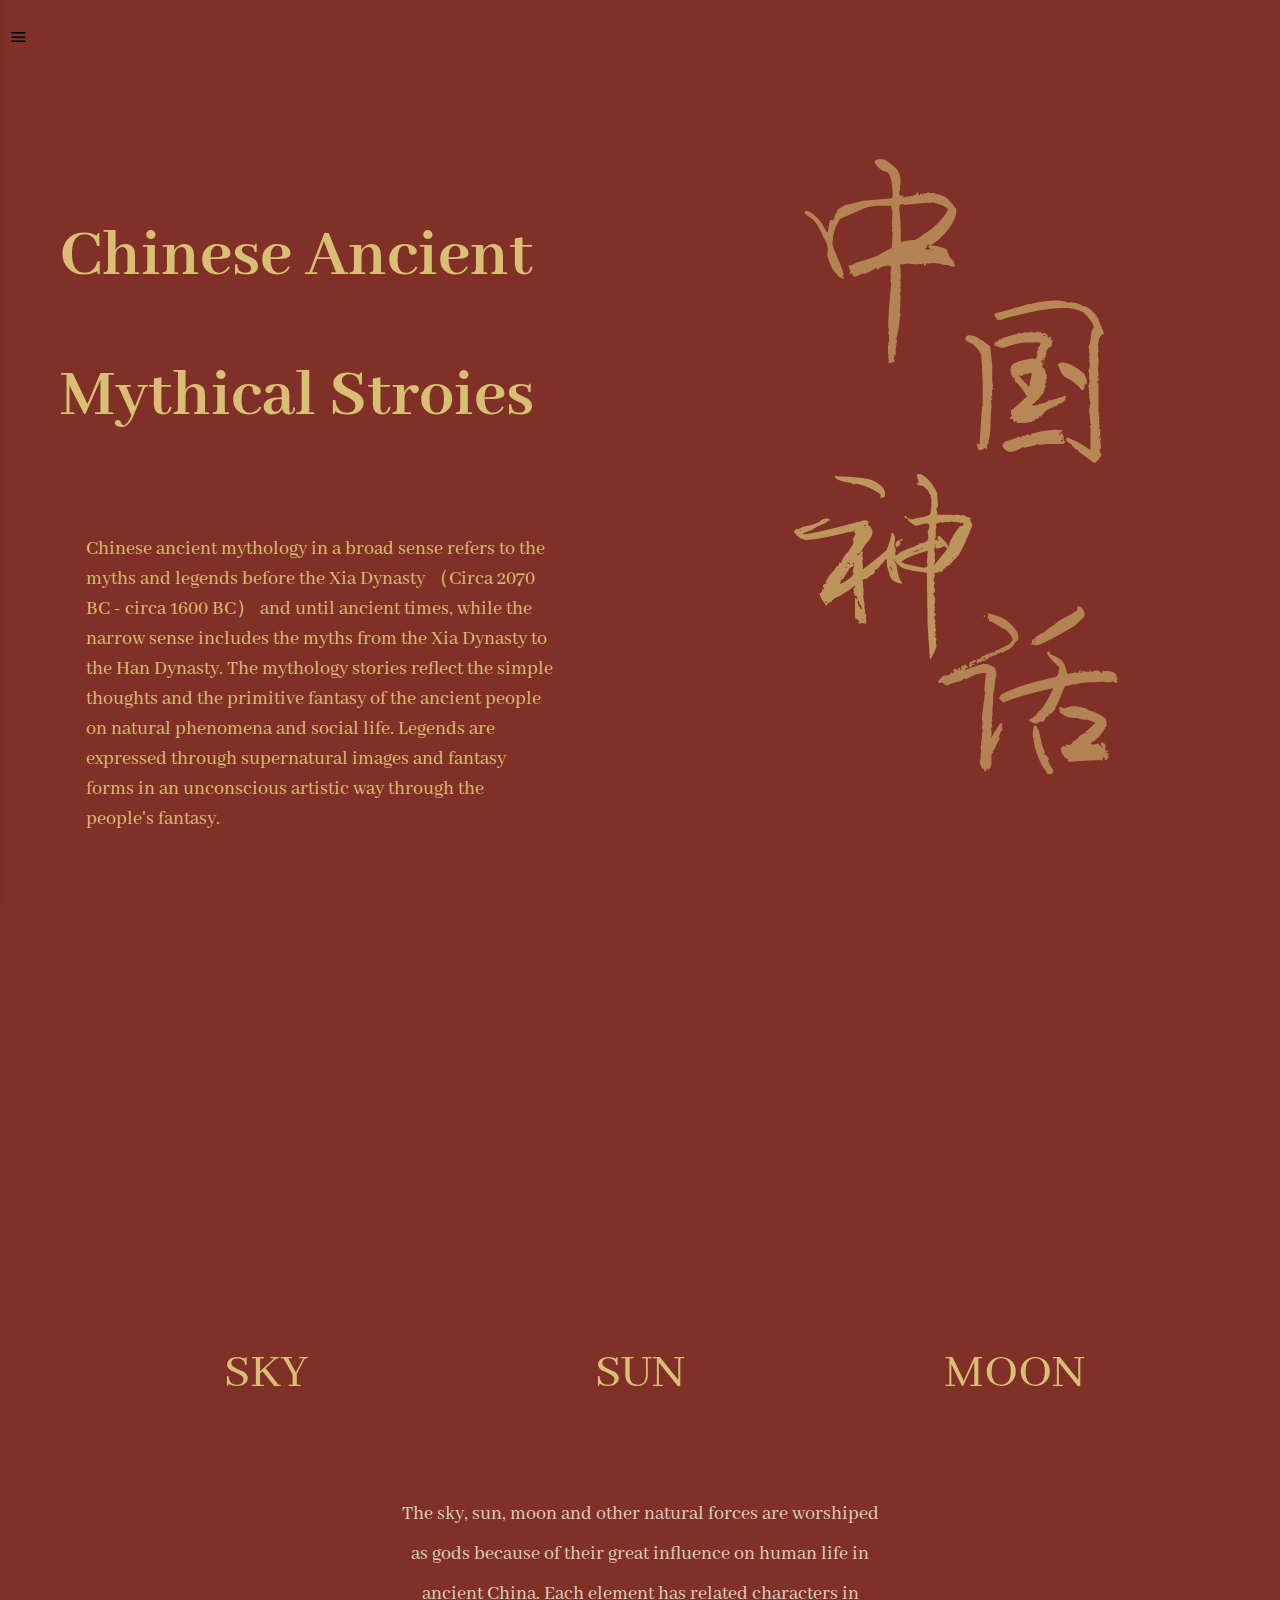
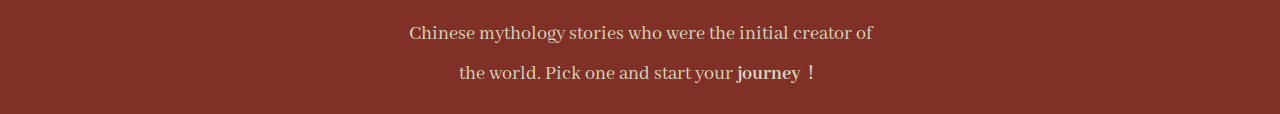
==== index.html @ a69d6630 "added files" ====
<!DOCTYPE html>
<html lang="en" dir="ltr">
<head>
    <meta charset="utf-8">
    <title></title>
    <link href="https://unpkg.com/aos@2.3.1/dist/aos.css" rel="stylesheet">
    <link rel="stylesheet" type="text/css" href="style.css">
    <link rel="stylesheet" href="https://fonts.googleapis.com/css2?family=Abhaya+Libre&display=swap">
    <link rel="stylesheet" href="https://cdnjs.cloudflare.com/ajax/libs/font-awesome/6.4.2/css/all.min.css" integrity="sha512-z3gLpd7yknf1YoNbCzqRKc4qyor8gaKU1qmn+CShxbuBusANI9QpRohGBreCFkKxLhei6S9CQXFEbbKuqLg0DA==" crossorigin="anonymous" referrerpolicy="no-referrer" />
</head>
<body style="background-color: #813027;">



    <input type="checkbox" id="menuToggle">
    <div class="sidebar-menu">
     <label class="close-btn" for="menuToggle"></label>
        <h1>MENU</h1>
        <ul>
            <li><a href="index.html"><i class="fa-solid fa-house"></i>Home</a></li>
            <li><a href="Sky.html"><img src="index_image2.png" alt="sky Icon" class="icon">Sky</a></li>
            <li><a href="Sun.html"><img src="index_image3.png" alt="sun Icon" class="icon">Sun</a></li>
            <li><a href="Moon.html"><img src="index_image4.png" alt="Moon Icon" class="icon">Moon</a></li>
            <li><a href="Worship.html"><i class="fa-solid fa-timeline"></i>Worship</a></li>
            <li><a href="Cite.html"><i class="fa-solid fa-note-sticky"></i>Cite</a></li>
        </ul>
    </div>

    <label class="menu-btn" for="menuToggle"></label>

   

    <div class="index_column1">
         <div class="index_column1_left">
           <h1>Chinese Ancient Mythical Stroies</h1>
           <p>Chinese ancient mythology in a broad sense refers to the myths and legends before the Xia Dynasty （Circa 2070 BC - circa 1600 BC） and until ancient times, while the narrow sense includes the myths from the Xia Dynasty to the Han Dynasty. The mythology stories reflect the simple thoughts and the primitive fantasy of the ancient people on natural phenomena and social life. Legends are expressed through supernatural images and fantasy forms in an unconscious artistic way through the people's fantasy.
           </p>
        </div>

        <div class="index_column1_right">
           <img src="index_chinese1.png" alt="image1">
        </div>
    </div>


<div class="index_column2">
         <div class="index_column2_1">
          <a href="Sky.html">
           <img src="index_image2.png" alt="image2" data-aos="flip-up">
          </a>
           <p>SKY</p>
        </div>

        <div class="index_column2_2">
           <a href="Sun.html">
           <img src="index_image3.png" alt="image3" data-aos="flip-up">
           </a>
           <p>SUN</p>
        </div>

       
       <div class="index_column2_3">
          <a href="Moon.html">
           <img src="index_image4.png" alt="image4" data-aos="flip-up">
          </a>
           <p>MOON</p>
        </div>
    </div>

<div class="index_column3">
       <p>The sky, sun, moon and other natural forces are worshiped as gods because of their great influence on human life in ancient China. Each element has related characters in Chinese mythology stories who were the initial creator of the world. Pick one and start your <strong>journey</strong>！
       </p>

</div>
   
    
<script src="https://unpkg.com/aos@2.3.1/dist/aos.js"></script>
<script>
  AOS.init();
</script>

  </body>
</html>
---- style.css ----
body {
  font-family: 'Abhaya Libre', serif;
  margin: 0;
  padding: 0;
  line-height: 2.0;
}

 #menuToggle {
            display: none;
        }

        .sidebar-menu {
            width: 250px;
            height: 100vh;
            background-color: #D8D4BE;
            position: fixed;
            left: -250px;
            top: 0;
            box-shadow: 2px 0px 5px rgba(0, 0, 0, 0.1);
            transition: left 0.3s;
        }

        .sidebar-menu li, .sidebar-menu a {
            color:#39402D;
        }

        #menuToggle:checked + .sidebar-menu {
            left: 0;
        }

        .menu-btn {
            font-size: 30px;
            cursor: pointer;
            background: none;
            border: none;
            display: block;
            padding: 10px;
            margin: 0;
        }
    
  .close-btn {
            font-size: 30px;
            cursor: pointer;
            background: none;
            border: none;
            display: block;
            padding: 10px;
            margin: 0;
            text-align: right;
            width: 100%;
            display: none;
            position: absolute;  
            top: 10px;         
            right: 10px; 
            color:#39402D;
        }

        .menu-btn:before {
            content: '≡';
        }

        .close-btn:before {
            content: '✖';
        }

        .close-btn {
            text-align: right;
            width: 100%;
            display: none;
        }

        #menuToggle:checked + .sidebar-menu .close-btn {
            display: block;
        }

        #menuToggle:checked + .sidebar-menu + .menu-btn {
            display: none;
        }

        .ul{
          color:#39402D;
        }

.icon{
   width: 30px;
   height: 30px; 
}

.index_column1 {
  display: flex; 
  color: #D9BF75;
}

.index_column1_left {
  display: flex; 
  align-items: center;
  justify-content: center;
  flex-direction: column;
}

.index_column1_left h1 {
 font-size: 70px;
}

.index_column1_left p {
  font-size: 20px;
  width: 90%; 
  line-height: 1.5; 
}

.index_column1_left, .index_column1_right{
  flex-basis: 50%;
  margin: 60px;
}


.index_column1_right {
  display: flex; 
  align-items: center;
  justify-content: center;
}

.index_column2 {
  display:flex;
  justify-content: center;
}

.index_column2 div{
  text-align:center;
}

.index_column2 p{
  color:#D9BF75;
  font-size: 50px;
}

.index_column3{
  display:flex;
  font-size: 20px;
  align-content: center;
  justify-content: center;
  color:#D8D4BE;
  margin-left: 400px;
  margin-right: 400px;
  padding-top: 0;
  text-align:center;
}

.sky_column1 {
  display: flex;
  flex-direction: column;
  margin-top: 20px;
  height: 400px;
  justify-content: center;
  align-items: center;
}

.sky_column1 p{
  width:70%;
  text-align:center;
  font-size: 40px;
  color: #D9BF75;
}

.sky_column1 img{
  width:40%;
}

.sky_column2 {
  display: flex;
  color: #D9BF75;
  padding-right: 10px;
  align-items: center;
  justify-content: center;
  text-align:center;
}

.sky_column2 h1{
  width:20%;
}

.sky_column2 p{
  width:20%;
  font-size: 20px;
}

.sky_column2 img{
  width:50%;
  height:50%;
}

.sky_column3 {
  display: flex;
  align-items: center;
  justify-content: center;
  color: #D9BF75;
  font-size: 20px;
  text-align:center;
}


.sky_column4{
  display: flex;
  align-items: center;
  justify-content: center;
  color: #D9BF75;
  font-size: 20px;
  text-align:center;
}

.sky_column4 img{
  width:1024px;
  height:576px;
}

hr.solid {
  border-top: 1px solid #D9BF75;
}

.sky_column5{
  display: flex;
  align-items: center;
  justify-content: center;
  flex-direction: column;
  color: #D9BF75;
  font-size: 20px;
  text-align:center;
  padding-right:230px;
  padding-left: 230px;
}

.sky_column5 p{
  width:50%;
}

.sun_column1{
  display: flex;
  align-items: center;
  justify-content: center;
  flex-direction: row;
  color: #D9BF75;
  font-size: 20px;
  text-align:center;
  margin-top: 100px;
}

.sun_column1 img{
  width: 50%;
}

.sun_column2{
  display: flex;
  align-items: center;
  justify-content: center;
  flex-direction: row;
  color: #D9BF75;
  font-size: 20px;
  text-align:center;
} 

.sun_column2 img{
  width: 50%;
}

.sun_column2 p{
  padding: 60px;
}

.sun_column3{
  display: flex;
  align-items: center;
  justify-content: center;
  flex-direction: row;
  color: #D9BF75;
  font-size: 20px;
  text-align:center;
  line-height: 1.5;
} 

.sun_column3 img{
  width: 50%;
  height:30%;
}

.sun_column3 p{
  padding: 60px;
}

.sun_column4{
  display: flex;
  align-items: center;
  justify-content: center;
  flex-direction: row;
  color: #D9BF75;
  font-size: 20px;
  text-align:center;
} 

.sun_column4 img{
  width: 50%;
}

.sun_column4 p{
  padding: 80px;
}

.sun_column5{
  display: flex;
  align-items: center;
  justify-content: center;
  color: #D9BF75;
  font-size: 20px;
  text-align:center;
  padding-right: 300px;
  padding-left: 300px;
  line-height: 1.8;
} 

.sun_column6{
  display: flex;
  align-items: center;
  justify-content: center;
  flex-direction: row;
  color: #D9BF75;
  font-size: 20px;
  text-align:center;
  line-height: 1.8;
} 

.sun_column6 img{
  width: 50%;
}

.moon_column1{
  color:#37402D;
}

.moon_column1{
  display: flex;
  align-items: center;
  justify-content: center;
  flex-direction: column;
  color: #37402D;
  font-size: 20px;
  text-align:center;
  padding-right: 300px;
  padding-left: 300px;
  margin-top: 50px;
}

.moon_column2{
  display: flex;
  align-items: center;
  justify-content: center;
  flex-direction: row;
  color: #37402D;
  font-size: 20px;
  text-align:center;
}

.moon_column2 p{
  width: 40%;
}

.moon_column2{
  color:#37402D;
}

.moon_column3{
  display: flex;
  align-items: center;
  justify-content: center;
  flex-direction: row;
  color: #37402D;
  font-size: 20px;
  text-align:center;
}

.moon_column3 img{
  width: 40%;
}

.moon_column3 p{
 padding:100px;
}

.worship_column1 {
  display: flex; 
  color: #39402D;
  flex-direction: column;
  align-items: center;
  justify-content: center; 
}

.worship_column1_top {
  font-size: 25px;
  width: 50%;
  line-height: 1.5;
  flex-direction: column;
}

.worship_column1_bottom {
  color: #39402D;
  font-size: 100px;
  align-items: center;
  justify-content: center;
  flex-direction: column;
  padding-top: 0;
}


.worship_column3 {
  display: flex; 
  color: #39402D;
  font-size: 20px;
}

.worship_column3_left, .worship_column3_right{
  flex-basis: 50%;
}


.worship_column3_left{
  width: 20%;
  padding-left: 200px;
  padding-right: 100px;

}

.worship_column3_right img{
  height:400px;
  width:350px;
}

.worship_column4{
  display:flex;
  color: #39402D;
  flex-direction: column;
  justify-content: center;
  align-items: center;
}

.worship_column4_top p{
  font-size: 20px;
  margin-left:320px;
  margin-right:320px;

}

.worship_column4_down img{
  justify-content: center;
  width:80%;
  height:auto;
  margin-left:150px;
}

.worship_column5 {
  margin:50px;
  display: flex; 
  color: #39402D;
  font-size: 20px;
}

.worship_column5_left, .worship_column5_right{
  flex-basis: 50%;
}


.worship_column5_left{
  width: 20%;
  padding-left: 100px;
  padding-right: 100px;

}

.worship_column6{
  background-color:  #D8D4BE;
  display: flex;
  align-items: center;
  justify-content: center;
  flex-direction: row;
  color: #39402D;
  font-size: 20px;
  text-align:center;
  margin-top: 100px;
  height: 100px;
}

.worship_column7{
  display:flex;
  color: #39402D;
  flex-direction: column;
  justify-content: center;
  align-items: center;
}

.worship_column7 p{
  font-size: 20px;
  margin-left:320px;
  margin-right:320px;
}

.worship_column8 {
  display:flex;
  color: #39402D;
  flex-direction: column;
  justify-content: center;
  align-items: center;
}

.worship_column8_top1, .worship_column8_top2 {
  justify-content: space-around;
  flex-direction: column;
}

.worship_column8_buttom, .worship_column8_buttom1, .worship_column8_buttom2{
  font-size: 20px;
  margin-left:320px;
  margin-right:320px;
  justify-content: center;
  align-items: center;
}

.worship_column9{
  display:flex;
  color: #39402D;
  flex-direction: column;
  justify-content: center;
  align-items: center;
}

.worship_column9 p{
  font-size: 20px;
  margin-left:320px;
  margin-right:320px;
}

.worship_column10{
  display:flex;
  color: #39402D;
  flex-direction: column;
  justify-content: center;
  align-items: center;
}

.worship_column10 p{
  font-size: 20px;
  margin-left:320px;
  margin-right:320px;
}

.worship_column10 {
  font-size: 20px;
  margin-left:320px;
  margin-right:320px;
}

.cite_column1{
  display: flex;
  flex-direction: column;
  justify-content: center;
  align-items: center;
  color:#D9BF75;
}
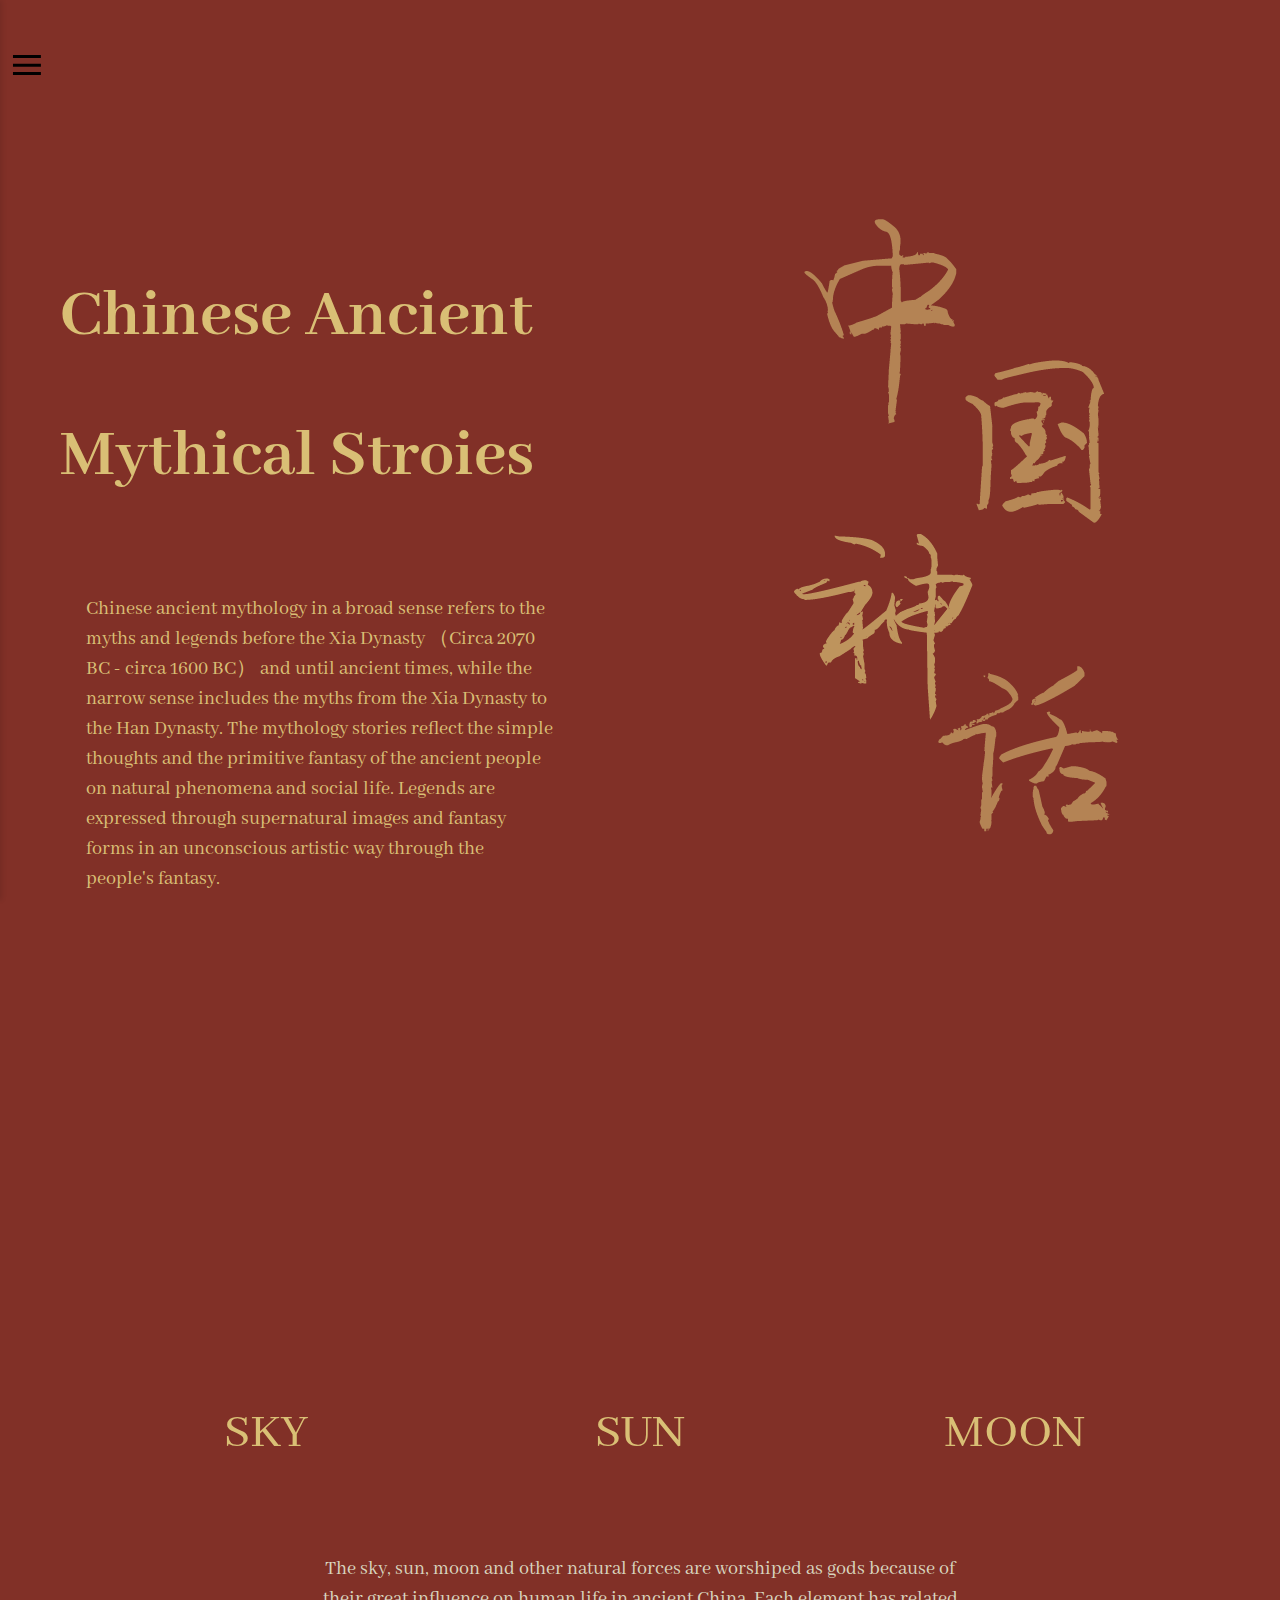
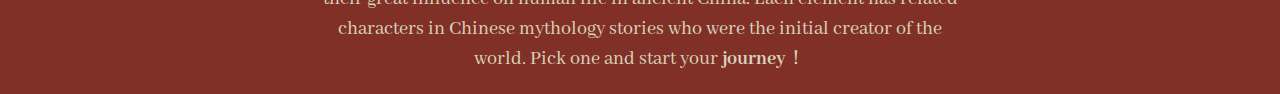
==== commit d00b9746: "added" ====
--- a/index.html
+++ b/index.html
@@ -4,7 +4,7 @@
     <meta charset="utf-8">
     <title></title>
     <link href="https://unpkg.com/aos@2.3.1/dist/aos.css" rel="stylesheet">
-    <link rel="stylesheet" type="text/css" href="style.css">
+    <link rel="stylesheet" type="text/css" href="index-style.css">
     <link rel="stylesheet" href="https://fonts.googleapis.com/css2?family=Abhaya+Libre&display=swap">
     <link rel="stylesheet" href="https://cdnjs.cloudflare.com/ajax/libs/font-awesome/6.4.2/css/all.min.css" integrity="sha512-z3gLpd7yknf1YoNbCzqRKc4qyor8gaKU1qmn+CShxbuBusANI9QpRohGBreCFkKxLhei6S9CQXFEbbKuqLg0DA==" crossorigin="anonymous" referrerpolicy="no-referrer" />
 </head>
@@ -67,11 +67,10 @@
         </div>
     </div>
 
-<div class="index_column3">
+       <div class="index_column3">
        <p>The sky, sun, moon and other natural forces are worshiped as gods because of their great influence on human life in ancient China. Each element has related characters in Chinese mythology stories who were the initial creator of the world. Pick one and start your <strong>journey</strong>！
        </p>
-
-</div>
+       </div>
    
     
 <script src="https://unpkg.com/aos@2.3.1/dist/aos.js"></script>
--- a/index-style.css
+++ b/index-style.css
@@ -0,0 +1,195 @@
+body {
+  font-family: 'Abhaya Libre', serif;
+  margin: 0;
+  padding: 0;
+  line-height: 2.0;
+}
+
+ #menuToggle {
+            display: none;
+        }
+
+        .sidebar-menu {
+            z-index: +99;
+            width: 250px;
+            height: 100vh;
+            background-color: #D8D4BE;
+            position: fixed;
+            left: -250px;
+            top: 0;
+            box-shadow: 2px 0px 5px rgba(0, 0, 0, 0.1);
+            transition: left 0.3s;
+        }
+
+        .sidebar-menu li, .sidebar-menu a {
+            color:#39402D;
+        }
+
+        #menuToggle:checked + .sidebar-menu {
+            left: 0;
+        }
+
+        .menu-btn {
+            font-size: 60px;
+            cursor: pointer;
+            background: none;
+            border: none;
+            display: block;
+            padding: 10px;
+            margin: 0;
+        }
+    
+  .close-btn {
+            font-size: 30px;
+            cursor: pointer;
+            background: none;
+            border: none;
+            display: block;
+            padding: 10px;
+            margin: 0;
+            text-align: right;
+            width: 100%;
+            display: none;
+            position: absolute;  
+            top: 10px;         
+            right: 10px; 
+            color:#39402D;
+        }
+
+        .menu-btn:before {
+            content: '≡';
+        }
+
+        .close-btn:before {
+            content: '✖';
+        }
+
+        .close-btn {
+            text-align: right;
+            width: 100%;
+            display: none;
+        }
+
+        #menuToggle:checked + .sidebar-menu .close-btn {
+            display: block;
+        }
+
+        #menuToggle:checked + .sidebar-menu + .menu-btn {
+            display: none;
+        }
+
+        .ul{
+          color:#39402D;
+        }
+
+.icon{
+   width: 30px;
+   height: 30px; 
+}
+
+.index_column1 {
+  display: flex; 
+  color: #D9BF75;
+}
+
+.index_column1_left {
+  display: flex; 
+  align-items: center;
+  justify-content: center;
+  flex-direction: column;
+}
+
+.index_column1_left h1 {
+ font-size: 70px;
+}
+
+.index_column1_left p {
+  font-size: 20px;
+  width: 90%; 
+  line-height: 1.5; 
+}
+
+.index_column1_left, .index_column1_right{
+  flex-basis: 50%;
+  margin: 60px;
+}
+
+
+.index_column1_right {
+  display: flex; 
+  align-items: center;
+  justify-content: center;
+}
+
+.index_column2 {
+  display:flex;
+  justify-content: center;
+}
+
+.index_column2 div{
+  text-align:center;
+}
+
+.index_column2 p{
+  color:#D9BF75;
+  font-size: 50px;
+}
+
+.index_column3 {
+    display: flex;
+    font-size: 20px;
+    justify-content: center;
+    color: #D8D4BE;
+    margin: 0 auto;
+    max-width: 50%;  
+    padding-top: 0;
+    text-align: center;
+    line-height: 1.5; 
+}
+
+@media only screen and (max-width: 750px){
+   
+   body {
+    line-height: 1.8; 
+  }
+
+  .menu-btn, .close-btn {
+    font-size: 30px; 
+  }
+
+  .index_column1, .index_column2, .index_column3 {
+    flex-direction: column; 
+    justify-content: center;
+    margin-left: 20px;
+    margin-right: 20px;
+  }
+
+  .index_column1_left h1, .index_column2 p {
+    font-size: 40px; 
+  }
+
+  .index_column1_left p, .index_column3 {
+    font-size: 16px;
+  }
+
+  .index_column1 .index_column1_right {
+    order: -1;
+  }
+
+  .index_column1 img{
+    max-width: 40%; 
+    height: auto;
+  }
+
+  .index_column2 img{
+     max-width: 40%; 
+     height: auto;
+  }
+
+  .index_column3 {
+    width:90%;
+    height:auto;
+    max-width:none;
+}
+
+}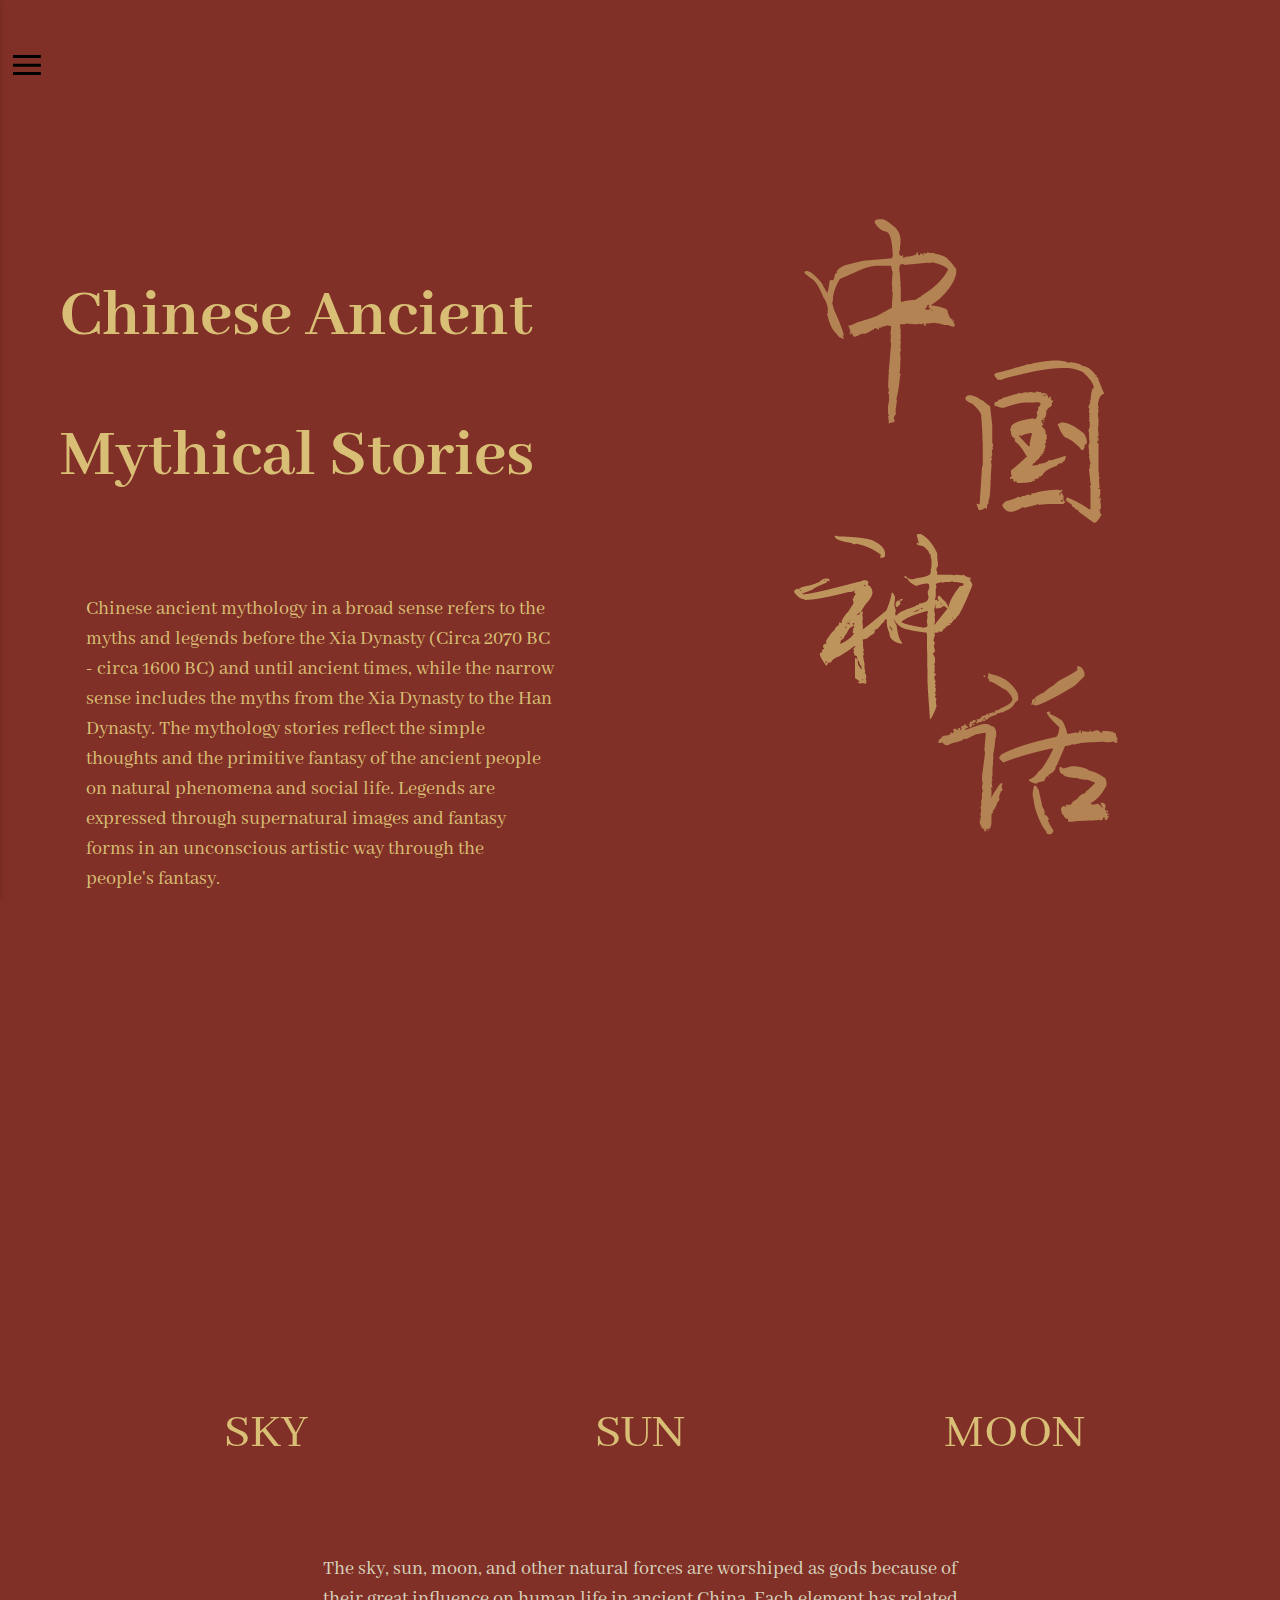
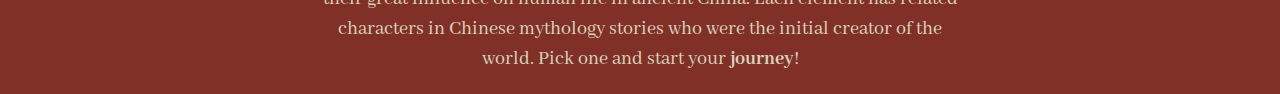
==== commit d267a594: "added files" ====
--- a/index.html
+++ b/index.html
@@ -10,11 +10,9 @@
 </head>
 <body style="background-color: #813027;">
 
-
-
     <input type="checkbox" id="menuToggle">
     <div class="sidebar-menu">
-     <label class="close-btn" for="menuToggle"></label>
+        <label class="close-btn" for="menuToggle"></label>
         <h1>MENU</h1>
         <ul>
             <li><a href="index.html"><i class="fa-solid fa-house"></i>Home</a></li>
@@ -28,55 +26,48 @@
 
     <label class="menu-btn" for="menuToggle"></label>
 
-   
-
     <div class="index_column1">
-         <div class="index_column1_left">
-           <h1>Chinese Ancient Mythical Stroies</h1>
-           <p>Chinese ancient mythology in a broad sense refers to the myths and legends before the Xia Dynasty （Circa 2070 BC - circa 1600 BC） and until ancient times, while the narrow sense includes the myths from the Xia Dynasty to the Han Dynasty. The mythology stories reflect the simple thoughts and the primitive fantasy of the ancient people on natural phenomena and social life. Legends are expressed through supernatural images and fantasy forms in an unconscious artistic way through the people's fantasy.
-           </p>
+        <div class="index_column1_left">
+            <h1>Chinese Ancient Mythical Stories</h1>
+            <p>Chinese ancient mythology in a broad sense refers to the myths and legends before the Xia Dynasty (Circa 2070 BC - circa 1600 BC) and until ancient times, while the narrow sense includes the myths from the Xia Dynasty to the Han Dynasty. The mythology stories reflect the simple thoughts and the primitive fantasy of the ancient people on natural phenomena and social life. Legends are expressed through supernatural images and fantasy forms in an unconscious artistic way through the people's fantasy.</p>
         </div>
 
         <div class="index_column1_right">
-           <img src="index_chinese1.png" alt="image1">
+            <img src="index_chinese1.png" alt="image1">
         </div>
     </div>
 
-
-<div class="index_column2">
-         <div class="index_column2_1">
-          <a href="Sky.html">
-           <img src="index_image2.png" alt="image2" data-aos="flip-up">
-          </a>
-           <p>SKY</p>
+    <div class="index_column2">
+        <div class="index_column2_1">
+            <a href="Sky.html">
+                <img src="index_image2.png" alt="image2" data-aos="flip-up">
+            </a>
+            <p>SKY</p>
         </div>
 
         <div class="index_column2_2">
-           <a href="Sun.html">
-           <img src="index_image3.png" alt="image3" data-aos="flip-up">
-           </a>
-           <p>SUN</p>
+            <a href="Sun.html">
+                <img src="index_image3.png" alt="image3" data-aos="flip-up">
+            </a>
+            <p>SUN</p>
         </div>
 
-       
-       <div class="index_column2_3">
-          <a href="Moon.html">
-           <img src="index_image4.png" alt="image4" data-aos="flip-up">
-          </a>
-           <p>MOON</p>
+        <div class="index_column2_3">
+            <a href="Moon.html">
+                <img src="index_image4.png" alt="image4" data-aos="flip-up">
+            </a>
+            <p>MOON</p>
         </div>
     </div>
 
-       <div class="index_column3">
-       <p>The sky, sun, moon and other natural forces are worshiped as gods because of their great influence on human life in ancient China. Each element has related characters in Chinese mythology stories who were the initial creator of the world. Pick one and start your <strong>journey</strong>！
-       </p>
-       </div>
-   
-    
-<script src="https://unpkg.com/aos@2.3.1/dist/aos.js"></script>
-<script>
-  AOS.init();
-</script>
+    <div class="index_column3">
+        <p>The sky, sun, moon, and other natural forces are worshiped as gods because of their great influence on human life in ancient China. Each element has related characters in Chinese mythology stories who were the initial creator of the world. Pick one and start your <strong>journey</strong>!</p>
+    </div>
 
-  </body>
+    <script src="https://unpkg.com/aos@2.3.1/dist/aos.js"></script>
+    <script>
+        AOS.init();
+    </script>
+
+</body>
 </html>
--- a/index-style.css
+++ b/index-style.css
@@ -10,7 +10,7 @@
         }
 
         .sidebar-menu {
-            z-index: +99;
+            z-index: 99;
             width: 250px;
             height: 100vh;
             background-color: #D8D4BE;
@@ -147,6 +147,15 @@
     line-height: 1.5; 
 }
 
+.cite_column1{
+  display: flex;
+  flex-direction: column;
+  justify-content: center;
+  align-items: center;
+  color:#D9BF75;
+}
+
+
 @media only screen and (max-width: 750px){
    
    body {
@@ -164,17 +173,26 @@
     margin-right: 20px;
   }
 
-  .index_column1_left h1, .index_column2 p {
-    font-size: 40px; 
+  .index_column1_left h1 {
+    font-size: 35px; 
   }
 
   .index_column1_left p, .index_column3 {
     font-size: 16px;
   }
+ 
+  .index_column2 p{
+    font-size: 24px;
+  }
 
   .index_column1 .index_column1_right {
     order: -1;
   }
+
+  .index_column1_left, .index_column1_right{
+  flex-basis: none;
+  margin: 0;
+}
 
   .index_column1 img{
     max-width: 40%; 
